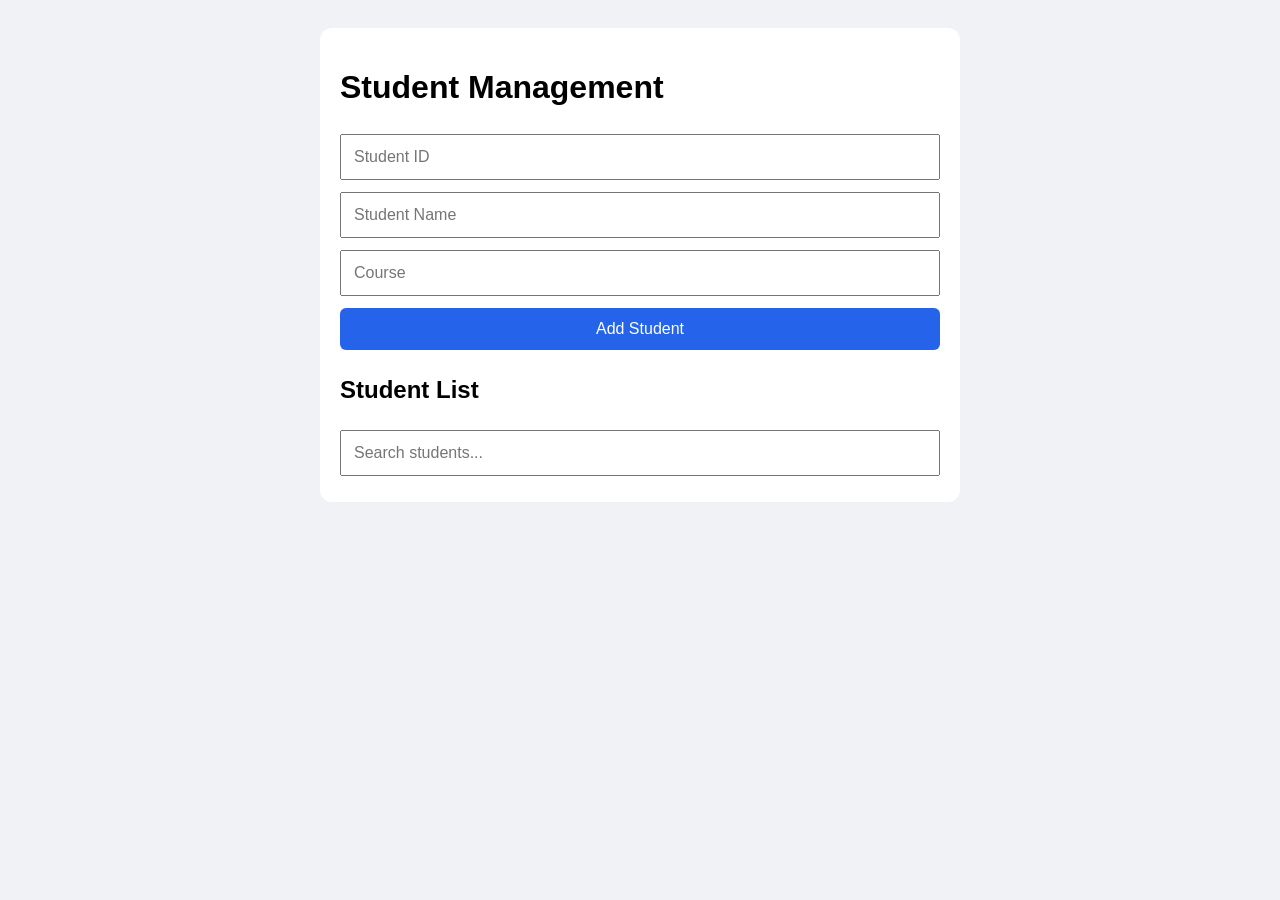
==== index.html @ 61f071c5 "Create index.html Create Student Management System with add, search, and delete features" ====
<!DOCTYPE html>
<html lang="en">
<head>
<meta charset="UTF-8">
<meta name="viewport" content="width=device-width, initial-scale=1.0">
<title>Student Management System</title>

<style>
body {
font-family: Arial, sans-serif;
background: #f0f2f5;
padding: 20px;
}

.container {
max-width: 600px;
margin: auto;
background: white;
padding: 20px;
border-radius: 12px;
}

input, button {
box-sizing: border-box;
width: 100%;
padding: 12px;
margin: 6px 0;
font-size: 16px;
}

button {
background: #2563eb;
color: white;
border: none;
border-radius: 6px;
}

.student {
padding: 12px 0;
border-bottom: 1px solid #ddd;
overflow-wrap: anywhere;
}

.delete {
background: #dc2626;
}
</style>
</head>

<body>
<div class="container">
<h1>Student Management</h1>

<input id="studentId" placeholder="Student ID">
<input id="studentName" placeholder="Student Name">
<input id="studentCourse" placeholder="Course">

<button onclick="addStudent()">Add Student</button>

<h2>Student List</h2>

<input
id="search"
placeholder="Search students..."
oninput="showStudents()"
>

<div id="studentList"></div>
</div>

<script>
let students = [];

function addStudent() {
const id = document.getElementById("studentId").value.trim();
const name = document.getElementById("studentName").value.trim();
const course = document.getElementById("studentCourse").value.trim();

if (!id || !name || !course) {
alert("Please fill in all fields.");
return;
}

if (students.some(student => student.id === id)) {
alert("This student ID already exists.");
return;
}

students.push({ id, name, course });

document.getElementById("studentId").value = "";
document.getElementById("studentName").value = "";
document.getElementById("studentCourse").value = "";

showStudents();
}

function showStudents() {
const list = document.getElementById("studentList");
const query = document.getElementById("search").value.toLowerCase();

list.replaceChildren();

const filtered = students.filter(student =>
(student.id + " " + student.name + " " + student.course)
.toLowerCase().includes(query)
);

filtered.forEach(student => {
const item = document.createElement("div");
item.className = "student";

const details = document.createElement("p");
details.textContent =
student.id + " | " + student.name + " | " + student.course;

const button = document.createElement("button");
button.className = "delete";
button.textContent = "Delete";

button.onclick = () => {
students = students.filter(s => s.id !== student.id);
showStudents();
};

item.append(details, button);
list.appendChild(item);
});

if (filtered.length === 0) {
list.textContent = "No students found.";
}
}
</script>
</body>
</html>
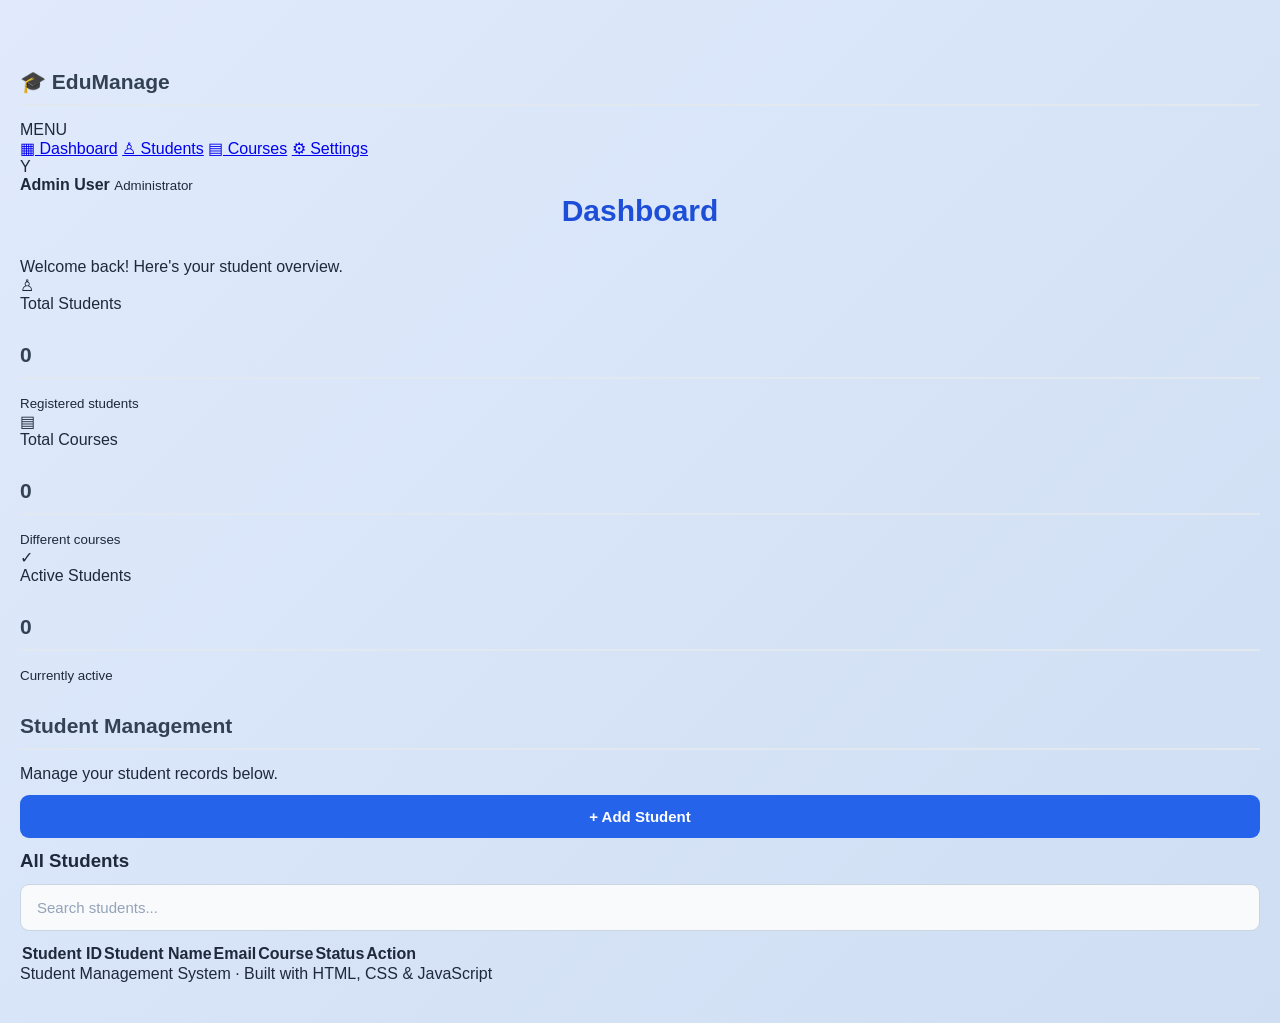
==== commit 168ca739: "Update index.html" ====
--- a/index.html
+++ b/index.html
@@ -1,136 +1,142 @@
+
 <!DOCTYPE html>
 <html lang="en">
 <head>
-<meta charset="UTF-8">
-<meta name="viewport" content="width=device-width, initial-scale=1.0">
-<title>Student Management System</title>
+  <meta charset="UTF-8">
+  <meta name="viewport" content="width=device-width, initial-scale=1.0">
+  <title>Student Management Dashboard</title>
+  <link rel="stylesheet" href="style.css">
+  <script src="script.js" defer></script>
+</head>
+<body>
+  <aside class="sidebar">
+    <h2 class="logo">🎓 EduManage</h2>
 
-<style>
-body {
-font-family: Arial, sans-serif;
-background: #f0f2f5;
-padding: 20px;
-}
+    <p class="menu-title">MENU</p>
+    <a href="#dashboard" class="nav-link active">▦ Dashboard</a>
+    <a href="#students" class="nav-link">♙ Students</a>
+    <a href="#courses" class="nav-link">▤ Courses</a>
+    <a href="#students" class="nav-link">⚙ Settings</a>
 
-.container {
-max-width: 600px;
-margin: auto;
-background: white;
-padding: 20px;
-border-radius: 12px;
-}
+    <div class="sidebar-bottom">
+      <div class="avatar">Y</div>
+      <div>
+        <strong>Admin User</strong>
+        <small>Administrator</small>
+      </div>
+    </div>
+  </aside>
 
-input, button {
-box-sizing: border-box;
-width: 100%;
-padding: 12px;
-margin: 6px 0;
-font-size: 16px;
-}
+  <main class="main-content" id="dashboard">
+    <header class="topbar">
+      <div>
+        <h1>Dashboard</h1>
+        <p class="muted">Welcome back! Here's your student overview.</p>
+      </div>
+      <span class="date-badge" id="today"></span>
+    </header>
 
-button {
-background: #2563eb;
-color: white;
-border: none;
-border-radius: 6px;
-}
+    <section class="stats">
+      <article class="stat-card">
+        <div class="stat-icon purple">♙</div>
+        <p>Total Students</p>
+        <h2 id="totalStudents">0</h2>
+        <small>Registered students</small>
+      </article>
 
-.student {
-padding: 12px 0;
-border-bottom: 1px solid #ddd;
-overflow-wrap: anywhere;
-}
+      <article class="stat-card">
+        <div class="stat-icon blue">▤</div>
+        <p>Total Courses</p>
+        <h2 id="totalCourses">0</h2>
+        <small>Different courses</small>
+      </article>
 
-.delete {
-background: #dc2626;
-}
-</style>
-</head>
+      <article class="stat-card">
+        <div class="stat-icon green">✓</div>
+        <p>Active Students</p>
+        <h2 id="activeStudents">0</h2>
+        <small>Currently active</small>
+      </article>
+    </section>
 
-<body>
-<div class="container">
-<h1>Student Management</h1>
+    <section class="panel" id="students">
+      <div class="panel-heading">
+        <div>
+          <h2>Student Management</h2>
+          <p class="muted">Manage your student records below.</p>
+        </div>
+        <button class="primary-btn" id="showFormBtn">+ Add Student</button>
+      </div>
 
-<input id="studentId" placeholder="Student ID">
-<input id="studentName" placeholder="Student Name">
-<input id="studentCourse" placeholder="Course">
+      <form id="studentForm" class="student-form" hidden>
+        <h3>Add New Student</h3>
 
-<button onclick="addStudent()">Add Student</button>
+        <div class="form-grid">
+          <label>
+            Student ID
+            <input id="studentId" placeholder="STU004" required>
+          </label>
 
-<h2>Student List</h2>
+          <label>
+            Full Name
+            <input id="studentName" placeholder="Enter full name" required>
+          </label>
 
-<input
-id="search"
-placeholder="Search students..."
-oninput="showStudents()"
->
+          <label>
+            Email
+            <input id="studentEmail" type="email"
+                   placeholder="student@example.com" required>
+          </label>
 
-<div id="studentList"></div>
-</div>
+          <label>
+            Course
+            <input id="studentCourse" placeholder="Java Programming" required>
+          </label>
+        </div>
 
-<script>
-let students = [];
+        <div class="form-actions">
+          <button type="button" class="secondary-btn" id="cancelBtn">
+            Cancel
+          </button>
+          <button type="submit" class="primary-btn">Save Student</button>
+        </div>
+        <p id="formMessage" role="status"></p>
+      </form>
 
-function addStudent() {
-const id = document.getElementById("studentId").value.trim();
-const name = document.getElementById("studentName").value.trim();
-const course = document.getElementById("studentCourse").value.trim();
+      <div class="table-toolbar">
+        <h3>All Students</h3>
+        <input
+          type="search"
+          id="searchInput"
+          placeholder="Search students..."
+          aria-label="Search students"
+        >
+      </div>
 
-if (!id || !name || !course) {
-alert("Please fill in all fields.");
-return;
-}
+      <div class="table-wrapper">
+        <table>
+          <thead>
+            <tr>
+              <th>Student ID</th>
+              <th>Student Name</th>
+              <th>Email</th>
+              <th>Course</th>
+              <th>Status</th>
+              <th>Action</th>
+            </tr>
+          </thead>
+          <tbody id="studentTable"></tbody>
+        </table>
+      </div>
 
-if (students.some(student => student.id === id)) {
-alert("This student ID already exists.");
-return;
-}
+      <p id="emptyMessage" class="empty-message" hidden>
+        No students found.
+      </p>
+    </section>
 
-students.push({ id, name, course });
-
-document.getElementById("studentId").value = "";
-document.getElementById("studentName").value = "";
-document.getElementById("studentCourse").value = "";
-
-showStudents();
-}
-
-function showStudents() {
-const list = document.getElementById("studentList");
-const query = document.getElementById("search").value.toLowerCase();
-
-list.replaceChildren();
-
-const filtered = students.filter(student =>
-(student.id + " " + student.name + " " + student.course)
-.toLowerCase().includes(query)
-);
-
-filtered.forEach(student => {
-const item = document.createElement("div");
-item.className = "student";
-
-const details = document.createElement("p");
-details.textContent =
-student.id + " | " + student.name + " | " + student.course;
-
-const button = document.createElement("button");
-button.className = "delete";
-button.textContent = "Delete";
-
-button.onclick = () => {
-students = students.filter(s => s.id !== student.id);
-showStudents();
-};
-
-item.append(details, button);
-list.appendChild(item);
-});
-
-if (filtered.length === 0) {
-list.textContent = "No students found.";
-}
-}
-</script>
+    <footer>
+      Student Management System · Built with HTML, CSS & JavaScript
+    </footer>
+  </main>
 </body>
 </html>
--- a/style.css
+++ b/style.css
@@ -0,0 +1,164 @@
+
+/* ===== GENERAL STYLES ===== */
+* {
+    box-sizing: border-box;
+    margin: 0;
+    padding: 0;
+}
+
+body {
+    font-family: 'Segoe UI', Arial, sans-serif;
+    background: linear-gradient(135deg, #e0eafc, #cfdef3);
+    min-height: 100vh;
+    padding: 40px 20px;
+    color: #1e293b;
+}
+
+/* ===== MAIN CONTAINER ===== */
+.container {
+    max-width: 650px;
+    margin: 0 auto;
+    padding: 35px;
+    background: #ffffff;
+    border-radius: 18px;
+    box-shadow: 0 10px 35px rgba(0, 0, 0, 0.1);
+}
+
+/* ===== HEADINGS ===== */
+h1 {
+    text-align: center;
+    color: #1d4ed8;
+    font-size: 30px;
+    margin-bottom: 30px;
+}
+
+h2 {
+    color: #334155;
+    font-size: 21px;
+    margin-top: 30px;
+    margin-bottom: 15px;
+    padding-bottom: 10px;
+    border-bottom: 2px solid #e2e8f0;
+}
+
+/* ===== INPUT FIELDS ===== */
+input {
+    display: block;
+    width: 100%;
+    padding: 14px 16px;
+    margin: 12px 0;
+    font-size: 15px;
+    color: #1e293b;
+    background: #f8fafc;
+    border: 1px solid #cbd5e1;
+    border-radius: 9px;
+    outline: none;
+    transition: border-color 0.3s, box-shadow 0.3s;
+}
+
+input::placeholder {
+    color: #94a3b8;
+}
+
+input:focus {
+    border-color: #2563eb;
+    box-shadow: 0 0 0 3px rgba(37, 99, 235, 0.15);
+    background: #ffffff;
+}
+
+/* ===== BUTTONS ===== */
+button {
+    display: block;
+    width: 100%;
+    padding: 13px 18px;
+    margin: 12px 0;
+    background: #2563eb;
+    color: #ffffff;
+    border: none;
+    border-radius: 9px;
+    font-size: 15px;
+    font-weight: 600;
+    cursor: pointer;
+    transition: background 0.3s, transform 0.2s;
+}
+
+button:hover {
+    background: #1d4ed8;
+}
+
+button:active {
+    transform: scale(0.98);
+}
+
+button:focus-visible {
+    outline: 3px solid #93c5fd;
+    outline-offset: 2px;
+}
+
+/* ===== STUDENT LIST ===== */
+#studentList {
+    margin-top: 15px;
+}
+
+.student {
+    padding: 18px;
+    margin-bottom: 12px;
+    background: #f8fafc;
+    border: 1px solid #e2e8f0;
+    border-left: 4px solid #2563eb;
+    border-radius: 10px;
+    overflow-wrap: anywhere;
+    transition: box-shadow 0.3s, transform 0.2s;
+}
+
+.student:hover {
+    box-shadow: 0 5px 15px rgba(0, 0, 0, 0.06);
+    transform: translateY(-2px);
+}
+
+.student p {
+    margin-bottom: 12px;
+    line-height: 1.7;
+    font-size: 15px;
+    color: #334155;
+}
+
+/* ===== DELETE BUTTON ===== */
+button.delete {
+    background: #ef4444;
+    margin-bottom: 0;
+}
+
+button.delete:hover {
+    background: #dc2626;
+}
+
+/* ===== EMPTY SEARCH MESSAGE ===== */
+#studentList:empty {
+    display: none;
+}
+
+/* ===== RESPONSIVE DESIGN ===== */
+@media (max-width: 600px) {
+    body {
+        padding: 20px 12px;
+    }
+
+    .container {
+        padding: 22px 18px;
+        border-radius: 14px;
+    }
+
+    h1 {
+        font-size: 25px;
+    }
+
+    h2 {
+        font-size: 19px;
+    }
+
+    input,
+    button {
+        font-size: 14px;
+    }
+}
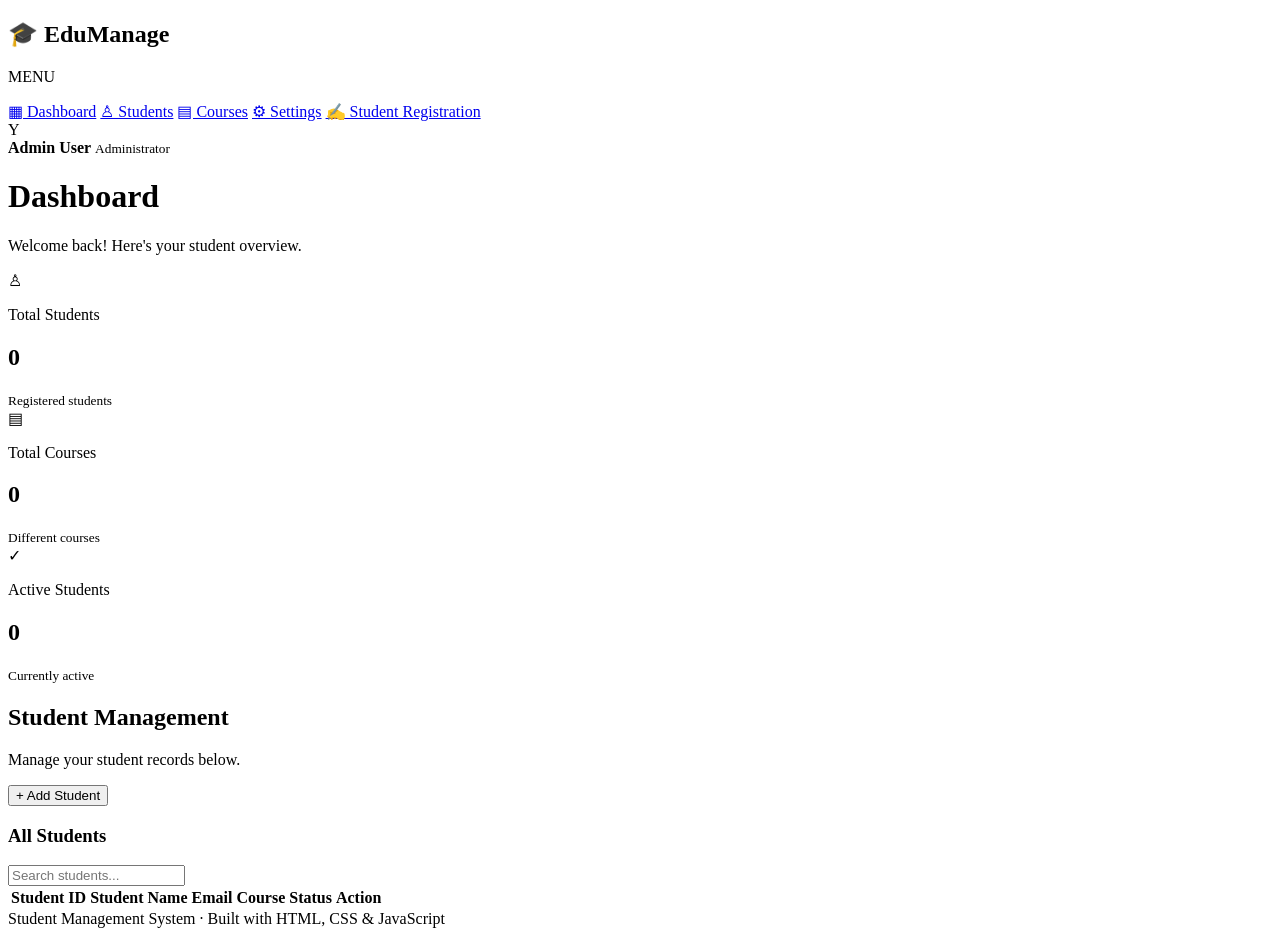
==== commit 6f8de642: "Update index.html" ====
--- a/index.html
+++ b/index.html
@@ -17,6 +17,10 @@
     <a href="#students" class="nav-link">♙ Students</a>
     <a href="#courses" class="nav-link">▤ Courses</a>
     <a href="#students" class="nav-link">⚙ Settings</a>
+
+    <a href="register.html" class="nav-link">
+  ✍ Student Registration
+</a>
 
     <div class="sidebar-bottom">
       <div class="avatar">Y</div>
--- a/style.css
+++ b/style.css
@@ -1,164 +1,197 @@
 
-/* ===== GENERAL STYLES ===== */
-* {
-    box-sizing: border-box;
-    margin: 0;
-    padding: 0;
+const studentForm = document.getElementById("studentForm");
+const showFormBtn = document.getElementById("showFormBtn");
+const cancelBtn = document.getElementById("cancelBtn");
+const studentTable = document.getElementById("studentTable");
+const searchInput = document.getElementById("searchInput");
+const emptyMessage = document.getElementById("emptyMessage");
+const formMessage = document.getElementById("formMessage");
+
+const totalStudents = document.getElementById("totalStudents");
+const totalCourses = document.getElementById("totalCourses");
+const activeStudents = document.getElementById("activeStudents");
+
+const studentId = document.getElementById("studentId");
+const studentName = document.getElementById("studentName");
+const studentEmail = document.getElementById("studentEmail");
+const studentCourse = document.getElementById("studentCourse");
+
+// Load saved students from localStorage
+let students = JSON.parse(localStorage.getItem("students")) || [];
+
+// Show today's date
+document.getElementById("today").textContent =
+  new Date().toLocaleDateString("en-US", {
+    year: "numeric",
+    month: "short",
+    day: "numeric"
+  });
+
+// Show the Add Student form
+showFormBtn.addEventListener("click", function () {
+  studentForm.hidden = false;
+  formMessage.textContent = "";
+  studentId.focus();
+});
+
+// Hide the form
+cancelBtn.addEventListener("click", function () {
+  studentForm.reset();
+  studentForm.hidden = true;
+  formMessage.textContent = "";
+});
+
+// Save students to localStorage
+function saveStudents() {
+  localStorage.setItem("students", JSON.stringify(students));
 }
 
-body {
-    font-family: 'Segoe UI', Arial, sans-serif;
-    background: linear-gradient(135deg, #e0eafc, #cfdef3);
-    min-height: 100vh;
-    padding: 40px 20px;
-    color: #1e293b;
+// Add a new student
+studentForm.addEventListener("submit", function (event) {
+  event.preventDefault();
+
+  const id = studentId.value.trim();
+  const name = studentName.value.trim();
+  const email = studentEmail.value.trim();
+  const course = studentCourse.value.trim();
+
+  // Check for duplicate student ID
+  const duplicate = students.some(function (student) {
+    return student.id.toLowerCase() === id.toLowerCase();
+  });
+
+  if (duplicate) {
+    formMessage.textContent =
+      "This Student ID already exists. Please enter another ID.";
+    formMessage.style.color = "red";
+    studentId.focus();
+    return;
+  }
+
+  // Create a new student object
+  const newStudent = {
+    id: id,
+    name: name,
+    email: email,
+    course: course,
+    status: "Active"
+  };
+
+  // Add student to the array
+  students.push(newStudent);
+
+  // Save and update the dashboard
+  saveStudents();
+  renderStudents();
+
+  // Reset and hide the form
+  studentForm.reset();
+  studentForm.hidden = true;
+
+  formMessage.textContent = "";
+});
+
+// Display students in the table
+function renderStudents() {
+  const searchText = searchInput.value.trim().toLowerCase();
+
+  const filteredStudents = students.filter(function (student) {
+    return (
+      student.id.toLowerCase().includes(searchText) ||
+      student.name.toLowerCase().includes(searchText) ||
+      student.email.toLowerCase().includes(searchText) ||
+      student.course.toLowerCase().includes(searchText)
+    );
+  });
+
+  studentTable.innerHTML = "";
+
+  filteredStudents.forEach(function (student) {
+    const row = document.createElement("tr");
+
+    // Safely display student information
+    [
+      student.id,
+      student.name,
+      student.email,
+      student.course
+    ].forEach(function (value) {
+      const cell = document.createElement("td");
+      cell.textContent = value;
+      row.appendChild(cell);
+    });
+
+    // Status column
+    const statusCell = document.createElement("td");
+    const statusBadge = document.createElement("span");
+
+    statusBadge.textContent = student.status;
+    statusBadge.className = "status-badge";
+    statusCell.appendChild(statusBadge);
+    row.appendChild(statusCell);
+
+    // Action column
+    const actionCell = document.createElement("td");
+    const deleteBtn = document.createElement("button");
+
+    deleteBtn.textContent = "Delete";
+    deleteBtn.className = "delete-btn";
+
+    deleteBtn.addEventListener("click", function () {
+      deleteStudent(student.id);
+    });
+
+    actionCell.appendChild(deleteBtn);
+    row.appendChild(actionCell);
+
+    studentTable.appendChild(row);
+  });
+
+  // Show or hide the empty message
+  emptyMessage.hidden = filteredStudents.length !== 0;
+
+  if (searchText && filteredStudents.length === 0) {
+    emptyMessage.textContent = "No matching students found.";
+  } else {
+    emptyMessage.textContent = "No students found.";
+  }
+
+  // Update dashboard statistics
+  totalStudents.textContent = students.length;
+
+  const uniqueCourses = new Set(
+    students.map(function (student) {
+      return student.course.toLowerCase();
+    })
+  );
+
+  totalCourses.textContent = uniqueCourses.size;
+
+  activeStudents.textContent = students.filter(function (student) {
+    return student.status === "Active";
+  }).length;
 }
 
-/* ===== MAIN CONTAINER ===== */
-.container {
-    max-width: 650px;
-    margin: 0 auto;
-    padding: 35px;
-    background: #ffffff;
-    border-radius: 18px;
-    box-shadow: 0 10px 35px rgba(0, 0, 0, 0.1);
+// Delete a student
+function deleteStudent(id) {
+  const confirmed = confirm(
+    "Are you sure you want to delete this student?"
+  );
+
+  if (!confirmed) {
+    return;
+  }
+
+  students = students.filter(function (student) {
+    return student.id !== id;
+  });
+
+  saveStudents();
+  renderStudents();
 }
 
-/* ===== HEADINGS ===== */
-h1 {
-    text-align: center;
-    color: #1d4ed8;
-    font-size: 30px;
-    margin-bottom: 30px;
-}
+// Search students
+searchInput.addEventListener("input", renderStudents);
 
-h2 {
-    color: #334155;
-    font-size: 21px;
-    margin-top: 30px;
-    margin-bottom: 15px;
-    padding-bottom: 10px;
-    border-bottom: 2px solid #e2e8f0;
-}
-
-/* ===== INPUT FIELDS ===== */
-input {
-    display: block;
-    width: 100%;
-    padding: 14px 16px;
-    margin: 12px 0;
-    font-size: 15px;
-    color: #1e293b;
-    background: #f8fafc;
-    border: 1px solid #cbd5e1;
-    border-radius: 9px;
-    outline: none;
-    transition: border-color 0.3s, box-shadow 0.3s;
-}
-
-input::placeholder {
-    color: #94a3b8;
-}
-
-input:focus {
-    border-color: #2563eb;
-    box-shadow: 0 0 0 3px rgba(37, 99, 235, 0.15);
-    background: #ffffff;
-}
-
-/* ===== BUTTONS ===== */
-button {
-    display: block;
-    width: 100%;
-    padding: 13px 18px;
-    margin: 12px 0;
-    background: #2563eb;
-    color: #ffffff;
-    border: none;
-    border-radius: 9px;
-    font-size: 15px;
-    font-weight: 600;
-    cursor: pointer;
-    transition: background 0.3s, transform 0.2s;
-}
-
-button:hover {
-    background: #1d4ed8;
-}
-
-button:active {
-    transform: scale(0.98);
-}
-
-button:focus-visible {
-    outline: 3px solid #93c5fd;
-    outline-offset: 2px;
-}
-
-/* ===== STUDENT LIST ===== */
-#studentList {
-    margin-top: 15px;
-}
-
-.student {
-    padding: 18px;
-    margin-bottom: 12px;
-    background: #f8fafc;
-    border: 1px solid #e2e8f0;
-    border-left: 4px solid #2563eb;
-    border-radius: 10px;
-    overflow-wrap: anywhere;
-    transition: box-shadow 0.3s, transform 0.2s;
-}
-
-.student:hover {
-    box-shadow: 0 5px 15px rgba(0, 0, 0, 0.06);
-    transform: translateY(-2px);
-}
-
-.student p {
-    margin-bottom: 12px;
-    line-height: 1.7;
-    font-size: 15px;
-    color: #334155;
-}
-
-/* ===== DELETE BUTTON ===== */
-button.delete {
-    background: #ef4444;
-    margin-bottom: 0;
-}
-
-button.delete:hover {
-    background: #dc2626;
-}
-
-/* ===== EMPTY SEARCH MESSAGE ===== */
-#studentList:empty {
-    display: none;
-}
-
-/* ===== RESPONSIVE DESIGN ===== */
-@media (max-width: 600px) {
-    body {
-        padding: 20px 12px;
-    }
-
-    .container {
-        padding: 22px 18px;
-        border-radius: 14px;
-    }
-
-    h1 {
-        font-size: 25px;
-    }
-
-    h2 {
-        font-size: 19px;
-    }
-
-    input,
-    button {
-        font-size: 14px;
-    }
-}
+// Display saved students when the page opens
+renderStudents();
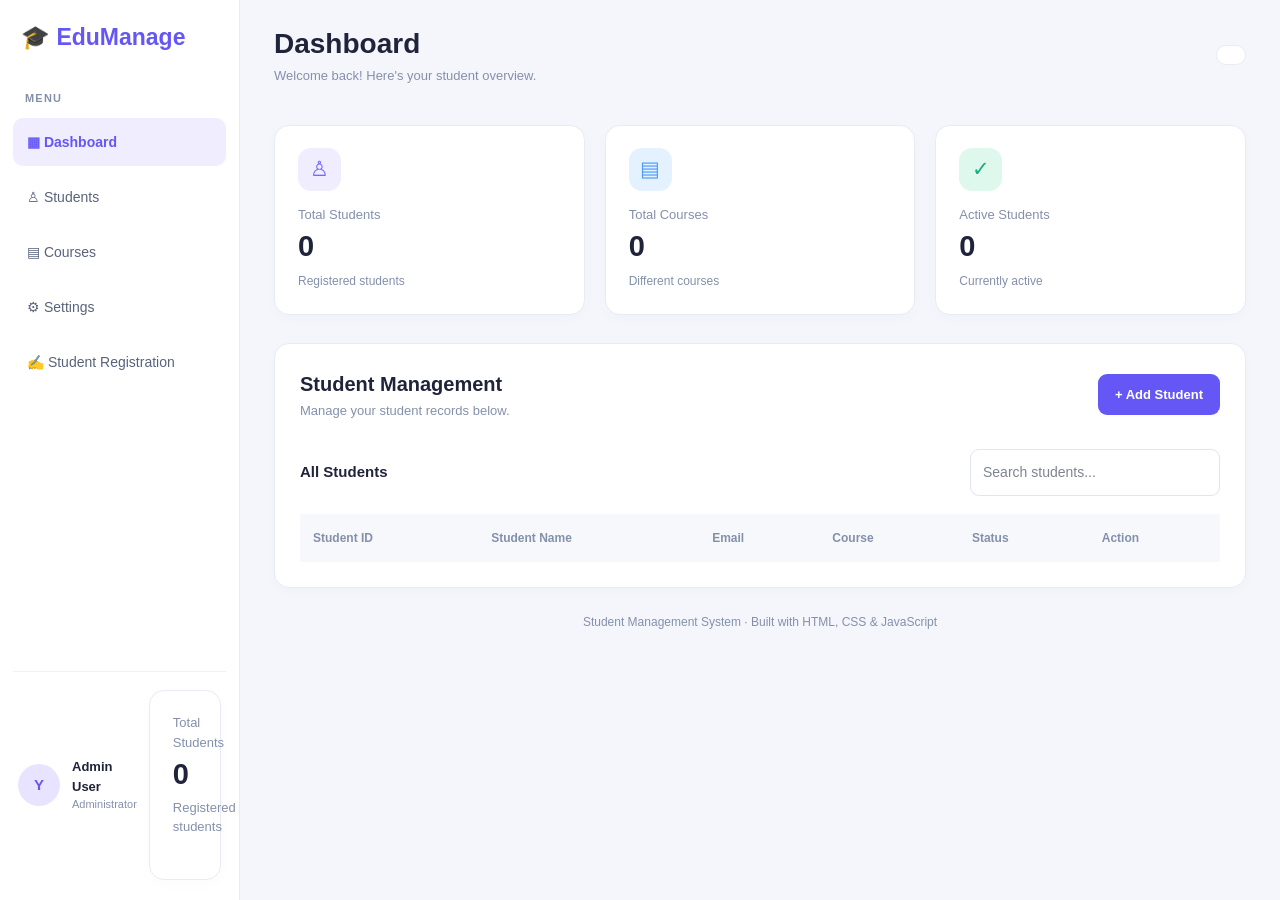
==== commit 5440071d: "Update index.html" ====
--- a/index.html
+++ b/index.html
@@ -28,7 +28,12 @@
         <strong>Admin User</strong>
         <small>Administrator</small>
       </div>
-    </div>
+      <div class="stat-card">
+    <p>Total Students</p>
+    <h2 id="totalStudents">0</h2>
+    <p>Registered students</p>
+</div>
+    
   </aside>
 
   <main class="main-content" id="dashboard">
--- a/style.css
+++ b/style.css
@@ -1,197 +1,586 @@
 
-const studentForm = document.getElementById("studentForm");
-const showFormBtn = document.getElementById("showFormBtn");
-const cancelBtn = document.getElementById("cancelBtn");
-const studentTable = document.getElementById("studentTable");
-const searchInput = document.getElementById("searchInput");
-const emptyMessage = document.getElementById("emptyMessage");
-const formMessage = document.getElementById("formMessage");
-
-const totalStudents = document.getElementById("totalStudents");
-const totalCourses = document.getElementById("totalCourses");
-const activeStudents = document.getElementById("activeStudents");
-
-const studentId = document.getElementById("studentId");
-const studentName = document.getElementById("studentName");
-const studentEmail = document.getElementById("studentEmail");
-const studentCourse = document.getElementById("studentCourse");
-
-// Load saved students from localStorage
-let students = JSON.parse(localStorage.getItem("students")) || [];
-
-// Show today's date
-document.getElementById("today").textContent =
-  new Date().toLocaleDateString("en-US", {
-    year: "numeric",
-    month: "short",
-    day: "numeric"
-  });
-
-// Show the Add Student form
-showFormBtn.addEventListener("click", function () {
-  studentForm.hidden = false;
-  formMessage.textContent = "";
-  studentId.focus();
-});
-
-// Hide the form
-cancelBtn.addEventListener("click", function () {
-  studentForm.reset();
-  studentForm.hidden = true;
-  formMessage.textContent = "";
-});
-
-// Save students to localStorage
-function saveStudents() {
-  localStorage.setItem("students", JSON.stringify(students));
-}
-
-// Add a new student
-studentForm.addEventListener("submit", function (event) {
-  event.preventDefault();
-
-  const id = studentId.value.trim();
-  const name = studentName.value.trim();
-  const email = studentEmail.value.trim();
-  const course = studentCourse.value.trim();
-
-  // Check for duplicate student ID
-  const duplicate = students.some(function (student) {
-    return student.id.toLowerCase() === id.toLowerCase();
-  });
-
-  if (duplicate) {
-    formMessage.textContent =
-      "This Student ID already exists. Please enter another ID.";
-    formMessage.style.color = "red";
-    studentId.focus();
-    return;
-  }
-
-  // Create a new student object
-  const newStudent = {
-    id: id,
-    name: name,
-    email: email,
-    course: course,
-    status: "Active"
-  };
-
-  // Add student to the array
-  students.push(newStudent);
-
-  // Save and update the dashboard
-  saveStudents();
-  renderStudents();
-
-  // Reset and hide the form
-  studentForm.reset();
-  studentForm.hidden = true;
-
-  formMessage.textContent = "";
-});
-
-// Display students in the table
-function renderStudents() {
-  const searchText = searchInput.value.trim().toLowerCase();
-
-  const filteredStudents = students.filter(function (student) {
-    return (
-      student.id.toLowerCase().includes(searchText) ||
-      student.name.toLowerCase().includes(searchText) ||
-      student.email.toLowerCase().includes(searchText) ||
-      student.course.toLowerCase().includes(searchText)
-    );
-  });
-
-  studentTable.innerHTML = "";
-
-  filteredStudents.forEach(function (student) {
-    const row = document.createElement("tr");
-
-    // Safely display student information
-    [
-      student.id,
-      student.name,
-      student.email,
-      student.course
-    ].forEach(function (value) {
-      const cell = document.createElement("td");
-      cell.textContent = value;
-      row.appendChild(cell);
-    });
-
-    // Status column
-    const statusCell = document.createElement("td");
-    const statusBadge = document.createElement("span");
-
-    statusBadge.textContent = student.status;
-    statusBadge.className = "status-badge";
-    statusCell.appendChild(statusBadge);
-    row.appendChild(statusCell);
-
-    // Action column
-    const actionCell = document.createElement("td");
-    const deleteBtn = document.createElement("button");
-
-    deleteBtn.textContent = "Delete";
-    deleteBtn.className = "delete-btn";
-
-    deleteBtn.addEventListener("click", function () {
-      deleteStudent(student.id);
-    });
-
-    actionCell.appendChild(deleteBtn);
-    row.appendChild(actionCell);
-
-    studentTable.appendChild(row);
-  });
-
-  // Show or hide the empty message
-  emptyMessage.hidden = filteredStudents.length !== 0;
-
-  if (searchText && filteredStudents.length === 0) {
-    emptyMessage.textContent = "No matching students found.";
-  } else {
-    emptyMessage.textContent = "No students found.";
-  }
-
-  // Update dashboard statistics
-  totalStudents.textContent = students.length;
-
-  const uniqueCourses = new Set(
-    students.map(function (student) {
-      return student.course.toLowerCase();
-    })
-  );
-
-  totalCourses.textContent = uniqueCourses.size;
-
-  activeStudents.textContent = students.filter(function (student) {
-    return student.status === "Active";
-  }).length;
-}
-
-// Delete a student
-function deleteStudent(id) {
-  const confirmed = confirm(
-    "Are you sure you want to delete this student?"
-  );
-
-  if (!confirmed) {
-    return;
-  }
-
-  students = students.filter(function (student) {
-    return student.id !== id;
-  });
-
-  saveStudents();
-  renderStudents();
-}
-
-// Search students
-searchInput.addEventListener("input", renderStudents);
-
-// Display saved students when the page opens
-renderStudents();
+/* ==============================
+   GLOBAL STYLES
+============================== */
+
+* {
+  margin: 0;
+  padding: 0;
+  box-sizing: border-box;
+}
+
+:root {
+  --primary: #6557f5;
+  --primary-light: #efedff;
+  --background: #f5f6fc;
+  --white: #ffffff;
+  --text: #20243a;
+  --muted: #8490aa;
+  --border: #e9ebf4;
+}
+
+body {
+  font-family: Arial, Helvetica, sans-serif;
+  background: var(--background);
+  color: var(--text);
+  font-size: 14px;
+  line-height: 1.5;
+}
+
+button,
+input,
+select {
+  font: inherit;
+}
+
+button {
+  cursor: pointer;
+}
+
+[hidden] {
+  display: none !important;
+}
+
+/* ==============================
+   SIDEBAR
+============================== */
+
+.sidebar {
+  position: fixed;
+  top: 0;
+  left: 0;
+  width: 240px;
+  height: 100vh;
+  padding: 20px 13px;
+  background: var(--white);
+  border-right: 1px solid var(--border);
+  display: flex;
+  flex-direction: column;
+  z-index: 100;
+}
+
+.logo {
+  color: var(--primary);
+  font-size: 23px;
+  font-weight: 700;
+  margin: 0 8px 35px;
+  white-space: nowrap;
+}
+
+.menu-title {
+  color: var(--muted);
+  font-size: 11px;
+  font-weight: 700;
+  letter-spacing: 1.2px;
+  margin: 0 12px 12px;
+}
+
+.nav-link {
+  display: flex;
+  align-items: center;
+  min-height: 48px;
+  padding: 12px 14px;
+  margin-bottom: 7px;
+  border-radius: 10px;
+  color: #59637a;
+  text-decoration: none;
+  transition: background 0.2s, color 0.2s;
+}
+
+.nav-link:hover {
+  background: #f6f5ff;
+  color: var(--primary);
+}
+
+.nav-link.active {
+  background: var(--primary-light);
+  color: var(--primary);
+  font-weight: 700;
+}
+
+.sidebar-bottom {
+  margin-top: auto;
+  padding: 18px 5px 0;
+  border-top: 1px solid #f0f1f6;
+  display: flex;
+  align-items: center;
+  gap: 12px;
+}
+
+.avatar {
+  width: 42px;
+  height: 42px;
+  flex-shrink: 0;
+  border-radius: 50%;
+  background: #e8e4ff;
+  color: var(--primary);
+  display: flex;
+  align-items: center;
+  justify-content: center;
+  font-size: 15px;
+  font-weight: 700;
+}
+
+.sidebar-bottom strong {
+  display: block;
+  font-size: 13px;
+}
+
+.sidebar-bottom small {
+  display: block;
+  color: var(--muted);
+  font-size: 11px;
+}
+
+/* ==============================
+   MAIN CONTENT
+============================== */
+
+.main-content {
+  margin-left: 240px;
+  padding: 24px 34px;
+  min-height: 100vh;
+}
+
+.topbar {
+  display: flex;
+  align-items: center;
+  justify-content: space-between;
+  gap: 20px;
+  margin-bottom: 39px;
+}
+
+.topbar h1 {
+  font-size: 28px;
+  font-weight: 700;
+  line-height: 1.4;
+  margin-bottom: 3px;
+}
+
+.muted {
+  color: var(--muted);
+  font-size: 13px;
+}
+
+.date-badge {
+  background: white;
+  color: var(--muted);
+  border: 1px solid var(--border);
+  border-radius: 10px;
+  padding: 9px 14px;
+  font-size: 12px;
+}
+
+/* ==============================
+   STATISTIC CARDS
+============================== */
+
+.stats {
+  display: grid;
+  grid-template-columns: repeat(3, minmax(0, 1fr));
+  gap: 20px;
+  margin-bottom: 28px;
+}
+
+.stat-card {
+  min-width: 0;
+  min-height: 190px;
+  padding: 22px 23px;
+  background: var(--white);
+  border: 1px solid var(--border);
+  border-radius: 15px;
+  box-shadow: 0 4px 15px rgba(40, 45, 90, 0.02);
+}
+
+.stat-icon {
+  width: 43px;
+  height: 43px;
+  display: flex;
+  align-items: center;
+  justify-content: center;
+  border-radius: 13px;
+  font-size: 21px;
+  margin-bottom: 14px;
+}
+
+.stat-icon.purple {
+  background: #efedff;
+  color: #7868ff;
+}
+
+.stat-icon.blue {
+  background: #e4f1ff;
+  color: #4e9bfa;
+}
+
+.stat-icon.green {
+  background: #dff8ed;
+  color: #16ad80;
+}
+
+.stat-card p {
+  color: var(--muted);
+  font-size: 13px;
+  margin-bottom: 2px;
+}
+
+.stat-card h2 {
+  color: #20243a;
+  font-size: 29px;
+  line-height: 1.4;
+  margin-bottom: 3px;
+}
+
+.stat-card small {
+  color: var(--muted);
+  font-size: 12px;
+}
+
+/* ==============================
+   STUDENT MANAGEMENT PANEL
+============================== */
+
+.panel {
+  background: var(--white);
+  border: 1px solid var(--border);
+  border-radius: 15px;
+  padding: 25px;
+  box-shadow: 0 4px 15px rgba(40, 45, 90, 0.02);
+}
+
+.panel-heading {
+  display: flex;
+  align-items: center;
+  justify-content: space-between;
+  gap: 20px;
+  margin-bottom: 29px;
+}
+
+.panel-heading h2 {
+  font-size: 20px;
+  font-weight: 700;
+  margin-bottom: 2px;
+}
+
+/* ==============================
+   BUTTONS
+============================== */
+
+.primary-btn {
+  border: none;
+  border-radius: 9px;
+  padding: 11px 17px;
+  background: var(--primary);
+  color: white;
+  font-size: 13px;
+  font-weight: 700;
+  transition: background 0.2s;
+}
+
+.primary-btn:hover {
+  background: #5042df;
+}
+
+.secondary-btn {
+  padding: 10px 16px;
+  border: 1px solid var(--border);
+  border-radius: 8px;
+  background: white;
+  color: #59637a;
+}
+
+.secondary-btn:hover {
+  background: #f5f6fc;
+}
+
+.delete-btn {
+  border: none;
+  border-radius: 7px;
+  padding: 7px 12px;
+  background: #fff0f0;
+  color: #dc4545;
+  font-size: 12px;
+  font-weight: 600;
+}
+
+.delete-btn:hover {
+  background: #ffe0e0;
+}
+
+/* ==============================
+   ADD STUDENT FORM
+============================== */
+
+.student-form {
+  padding: 23px;
+  margin-bottom: 28px;
+  border: 1px solid var(--border);
+  border-radius: 12px;
+  background: #fafaff;
+}
+
+.student-form h3 {
+  font-size: 18px;
+  margin-bottom: 20px;
+}
+
+.form-grid {
+  display: grid;
+  grid-template-columns: repeat(2, minmax(0, 1fr));
+  gap: 19px;
+}
+
+.form-grid label {
+  display: flex;
+  flex-direction: column;
+  gap: 7px;
+  color: #454b60;
+  font-size: 13px;
+  font-weight: 600;
+}
+
+.form-grid input {
+  width: 100%;
+  min-width: 0;
+  padding: 12px 13px;
+  border: 1px solid #e0e4ef;
+  border-radius: 8px;
+  outline: none;
+  background: white;
+  color: var(--text);
+  font-size: 13px;
+}
+
+.form-grid input:focus {
+  border-color: var(--primary);
+  box-shadow: 0 0 0 3px #6557f51a;
+}
+
+.form-grid input::placeholder {
+  color: #a2a9bb;
+}
+
+.form-actions {
+  display: flex;
+  justify-content: flex-end;
+  gap: 12px;
+  margin-top: 22px;
+}
+
+#formMessage {
+  margin-top: 12px;
+  color: #dc4545;
+  font-size: 13px;
+}
+
+/* ==============================
+   SEARCH BAR
+============================== */
+
+.table-toolbar {
+  display: flex;
+  justify-content: space-between;
+  align-items: center;
+  gap: 18px;
+  margin-bottom: 18px;
+}
+
+.table-toolbar h3 {
+  font-size: 15px;
+  font-weight: 700;
+}
+
+#searchInput {
+  width: 250px;
+  max-width: 100%;
+  padding: 12px;
+  background: white;
+  border: 1px solid #e1e5f0;
+  border-radius: 9px;
+  outline: none;
+  font-size: 14px;
+}
+
+#searchInput:focus {
+  border-color: var(--primary);
+  box-shadow: 0 0 0 3px #6557f51a;
+}
+
+#searchInput::placeholder {
+  color: #7f8490;
+}
+
+/* ==============================
+   STUDENT TABLE
+============================== */
+
+.table-wrapper {
+  width: 100%;
+  overflow-x: auto;
+}
+
+table {
+  width: 100%;
+  border-collapse: collapse;
+  text-align: left;
+}
+
+thead {
+  background: #f7f8fc;
+}
+
+th {
+  padding: 15px 13px;
+  color: #8490aa;
+  font-size: 12px;
+  font-weight: 700;
+  white-space: nowrap;
+}
+
+td {
+  padding: 15px 13px;
+  border-bottom: 1px solid #f0f1f6;
+  color: #4c5368;
+  font-size: 13px;
+  white-space: nowrap;
+}
+
+tbody tr:hover {
+  background: #fafaff;
+}
+
+.status,
+.status-badge {
+  display: inline-block;
+  padding: 5px 10px;
+  background: #e0f8eb;
+  color: #15935d;
+  border-radius: 20px;
+  font-size: 11px;
+  font-weight: 700;
+}
+
+.empty-message {
+  padding: 25px 10px;
+  color: var(--muted);
+  text-align: center;
+  font-size: 13px;
+}
+
+/* ==============================
+   FOOTER
+============================== */
+
+footer {
+  padding: 25px 0 10px;
+  text-align: center;
+  color: var(--muted);
+  font-size: 12px;
+}
+
+/* ==============================
+   RESPONSIVE DESIGN
+============================== */
+
+@media (max-width: 1100px) {
+  .main-content {
+    padding: 24px;
+  }
+
+  .stats {
+    gap: 14px;
+  }
+
+  .stat-card {
+    padding: 18px;
+  }
+}
+
+@media (max-width: 850px) {
+  .sidebar {
+    width: 200px;
+  }
+
+  .main-content {
+    margin-left: 200px;
+    padding: 22px;
+  }
+
+  .stats {
+    grid-template-columns: repeat(2, minmax(0, 1fr));
+  }
+
+  .stat-card:last-child {
+    grid-column: 1 / -1;
+  }
+}
+
+@media (max-width: 600px) {
+  .sidebar {
+    position: relative;
+    width: 100%;
+    height: auto;
+    padding: 18px 14px;
+  }
+
+  .logo {
+    margin-bottom: 20px;
+  }
+
+  .sidebar-bottom {
+    margin-top: 15px;
+  }
+
+  .main-content {
+    margin-left: 0;
+    padding: 18px 12px;
+  }
+
+  .topbar {
+    align-items: flex-start;
+    flex-direction: column;
+    margin-bottom: 25px;
+  }
+
+  .topbar h1 {
+    font-size: 25px;
+  }
+
+  .stats {
+    grid-template-columns: 1fr;
+  }
+
+  .stat-card:last-child {
+    grid-column: auto;
+  }
+
+  .stat-card {
+    min-height: 160px;
+  }
+
+  .panel {
+    padding: 17px 13px;
+  }
+
+  .panel-heading {
+    align-items: flex-start;
+    flex-direction: column;
+  }
+
+  .form-grid {
+    grid-template-columns: 1fr;
+  }
+
+  .table-toolbar {
+    align-items: stretch;
+    flex-direction: column;
+  }
+
+  #searchInput {
+    width: 100%;
+  }
+
+  .form-actions {
+    flex-wrap: wrap;
+  }
+}
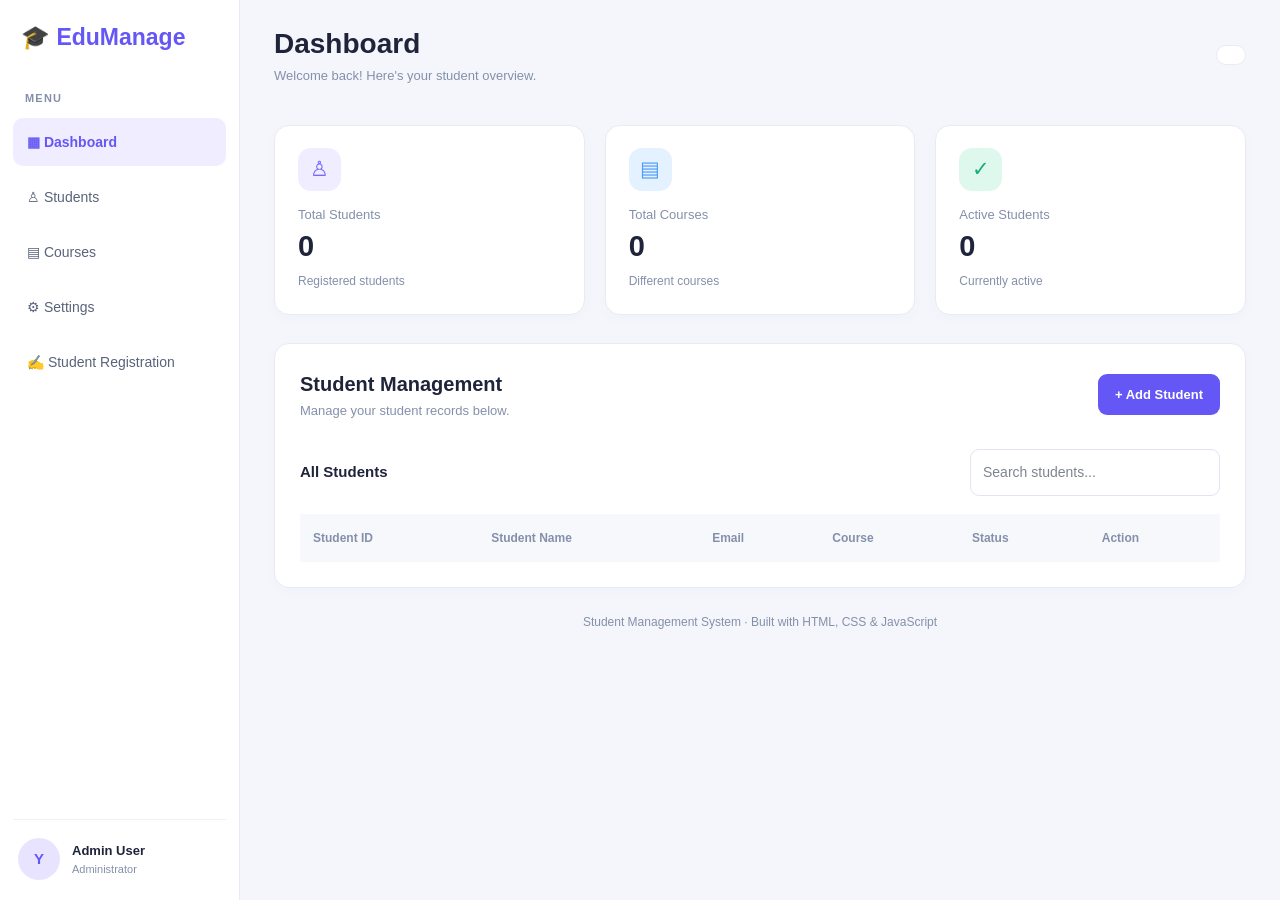
==== commit 4fab423b: "Update index.html" ====
--- a/index.html
+++ b/index.html
@@ -19,8 +19,8 @@
     <a href="#students" class="nav-link">⚙ Settings</a>
 
     <a href="register.html" class="nav-link">
-  ✍ Student Registration
-</a>
+      ✍ Student Registration
+    </a>
 
     <div class="sidebar-bottom">
       <div class="avatar">Y</div>
@@ -28,12 +28,7 @@
         <strong>Admin User</strong>
         <small>Administrator</small>
       </div>
-      <div class="stat-card">
-    <p>Total Students</p>
-    <h2 id="totalStudents">0</h2>
-    <p>Registered students</p>
-</div>
-    
+    </div>
   </aside>
 
   <main class="main-content" id="dashboard">
@@ -45,7 +40,9 @@
       <span class="date-badge" id="today"></span>
     </header>
 
+    <!-- Dashboard Statistics -->
     <section class="stats">
+
       <article class="stat-card">
         <div class="stat-icon purple">♙</div>
         <p>Total Students</p>
@@ -66,21 +63,28 @@
         <h2 id="activeStudents">0</h2>
         <small>Currently active</small>
       </article>
+
     </section>
 
+    <!-- Student Management -->
     <section class="panel" id="students">
+
       <div class="panel-heading">
         <div>
           <h2>Student Management</h2>
           <p class="muted">Manage your student records below.</p>
         </div>
-        <button class="primary-btn" id="showFormBtn">+ Add Student</button>
+
+        <button class="primary-btn" id="showFormBtn">
+          + Add Student
+        </button>
       </div>
 
       <form id="studentForm" class="student-form" hidden>
         <h3>Add New Student</h3>
 
         <div class="form-grid">
+
           <label>
             Student ID
             <input id="studentId" placeholder="STU004" required>
@@ -101,19 +105,26 @@
             Course
             <input id="studentCourse" placeholder="Java Programming" required>
           </label>
+
         </div>
 
         <div class="form-actions">
           <button type="button" class="secondary-btn" id="cancelBtn">
             Cancel
           </button>
-          <button type="submit" class="primary-btn">Save Student</button>
+
+          <button type="submit" class="primary-btn">
+            Save Student
+          </button>
         </div>
+
         <p id="formMessage" role="status"></p>
       </form>
 
+      <!-- Search -->
       <div class="table-toolbar">
         <h3>All Students</h3>
+
         <input
           type="search"
           id="searchInput"
@@ -122,6 +133,7 @@
         >
       </div>
 
+      <!-- Student Table -->
       <div class="table-wrapper">
         <table>
           <thead>
@@ -134,6 +146,7 @@
               <th>Action</th>
             </tr>
           </thead>
+
           <tbody id="studentTable"></tbody>
         </table>
       </div>
@@ -141,11 +154,13 @@
       <p id="emptyMessage" class="empty-message" hidden>
         No students found.
       </p>
+
     </section>
 
     <footer>
       Student Management System · Built with HTML, CSS & JavaScript
     </footer>
+
   </main>
 </body>
 </html>
